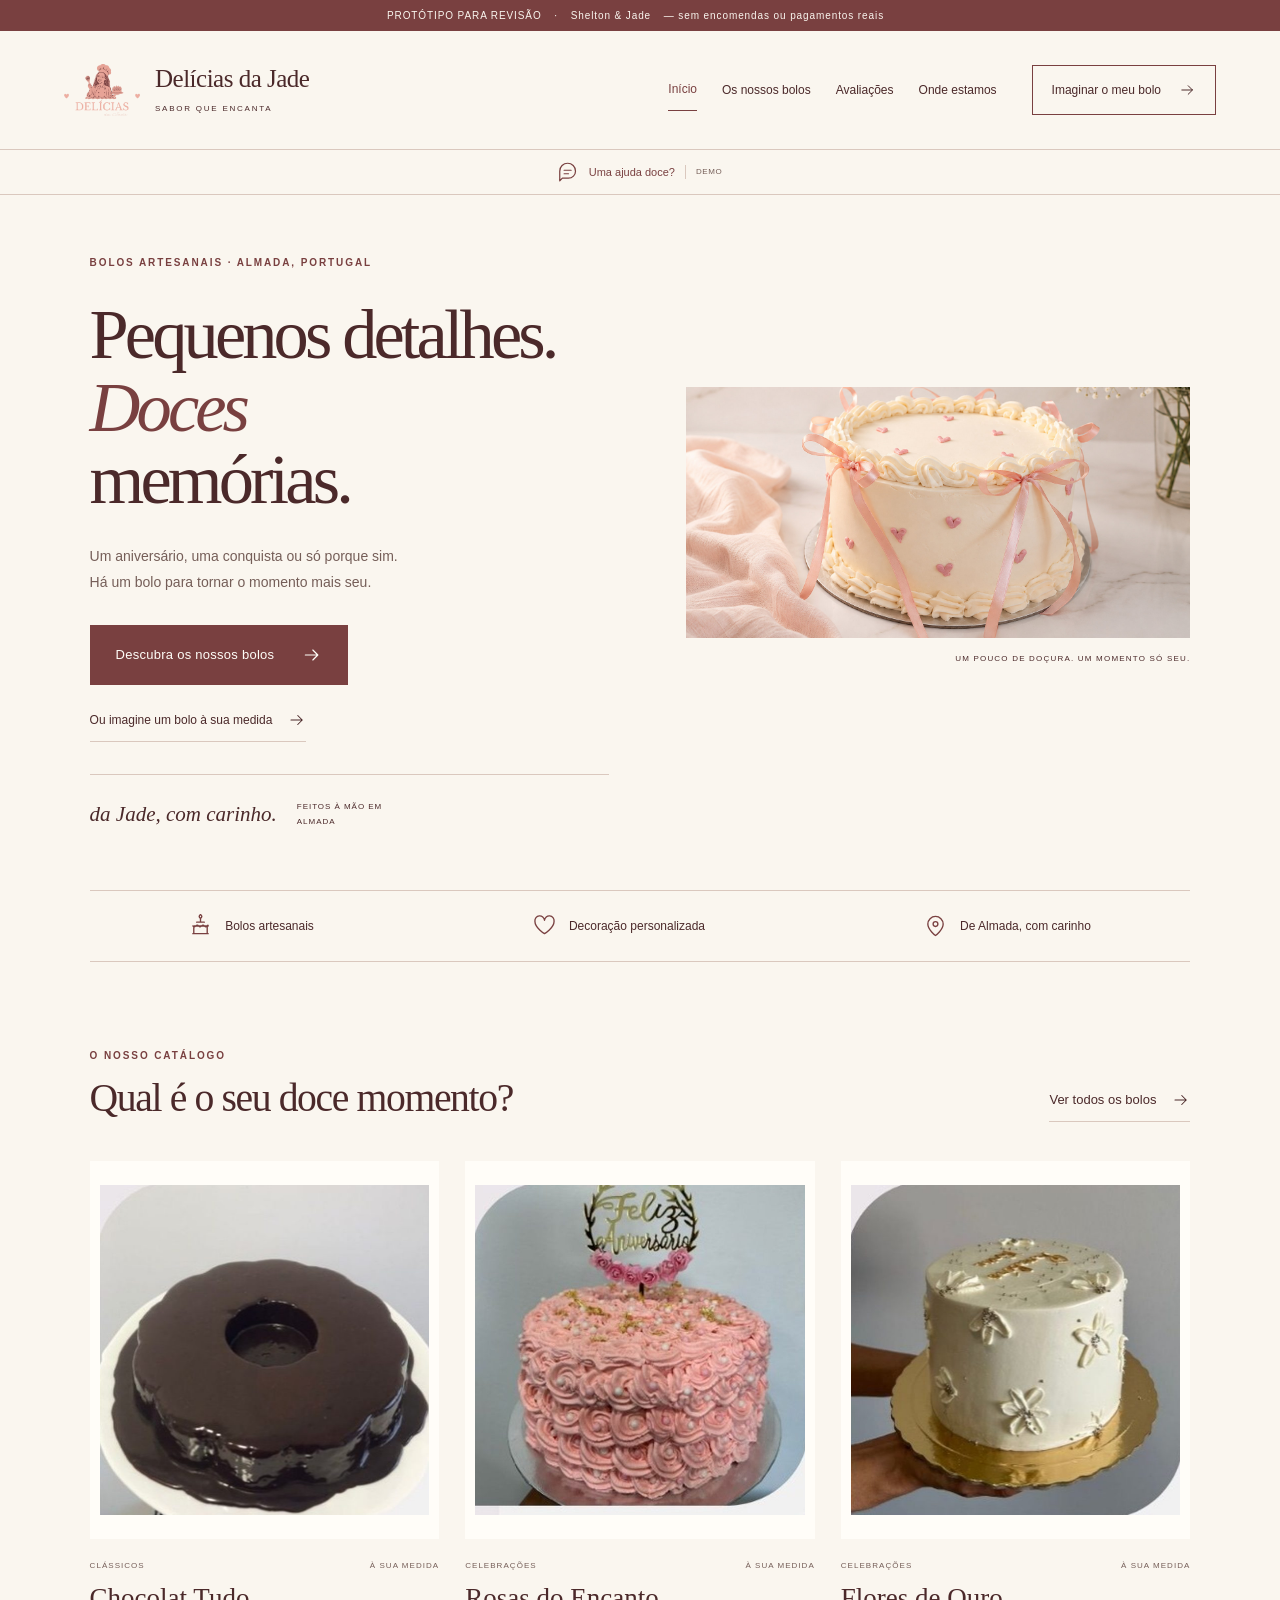
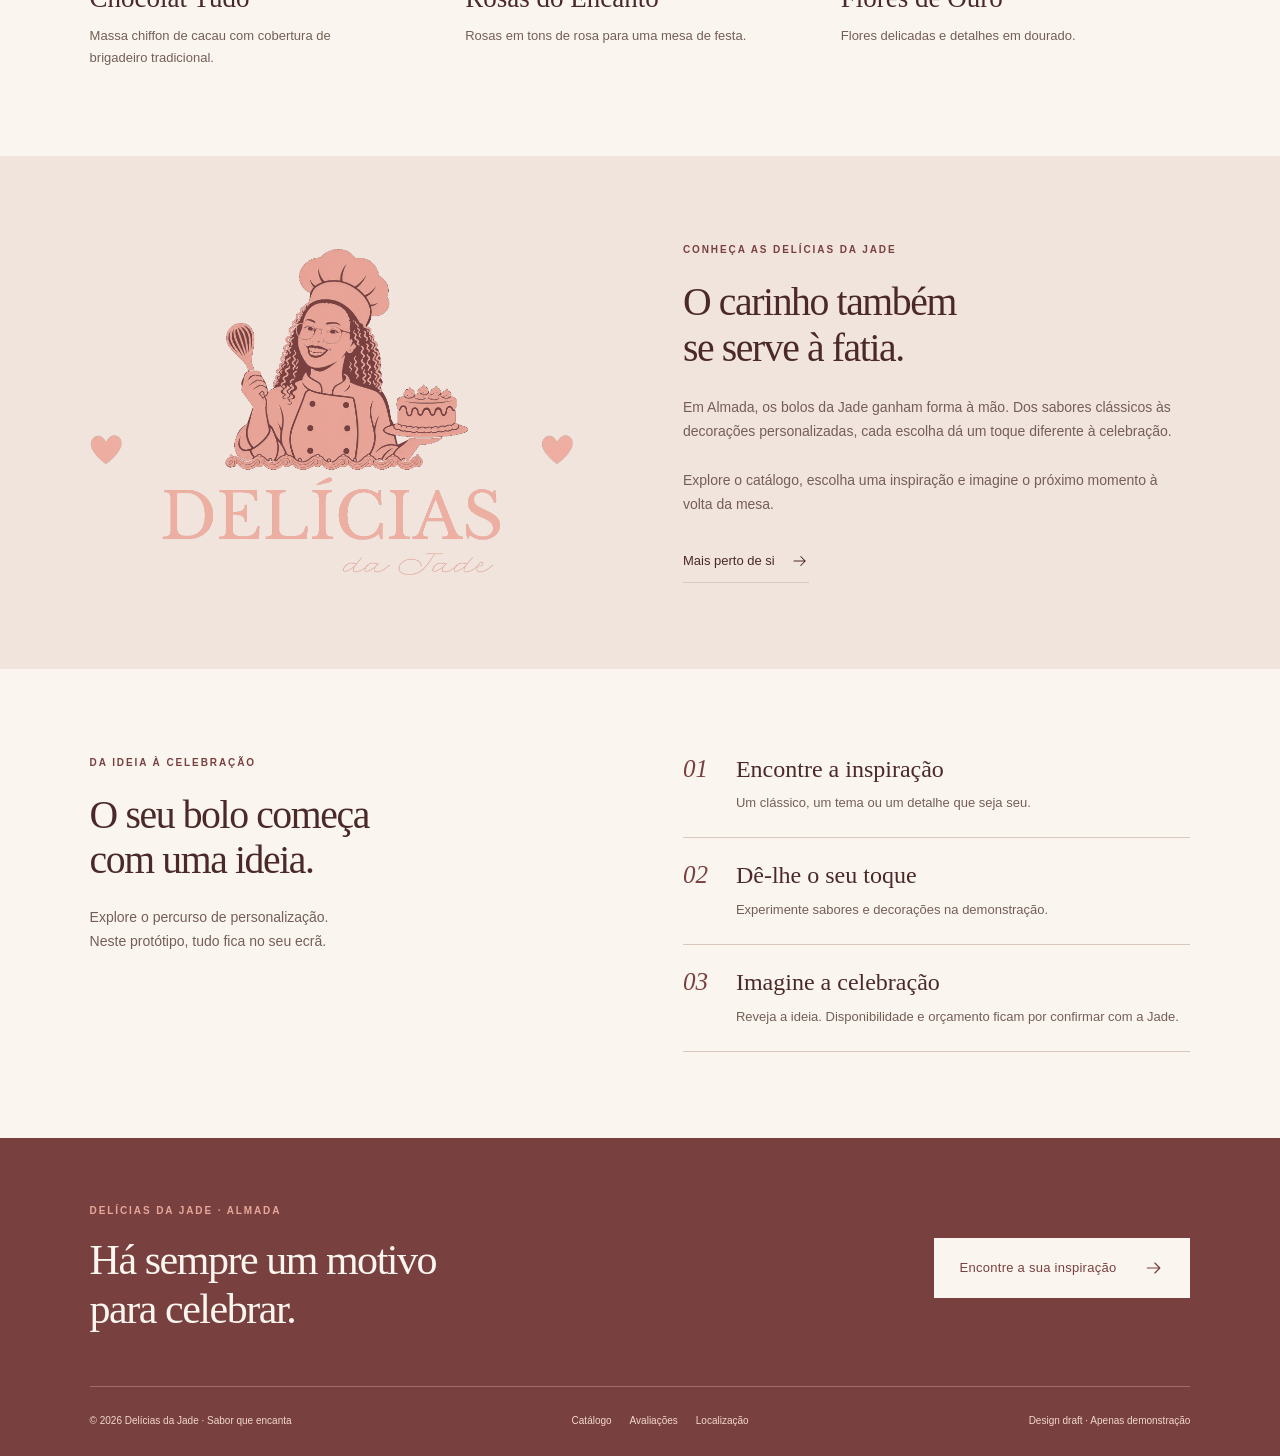
==== index.html @ 91d870bf "Publish Delícias da Jade design preview" ====
<!doctype html>
<html lang="pt-PT">
<head>
<meta charset="utf-8">
<meta name="viewport" content="width=device-width, initial-scale=1">
<meta name="theme-color" content="#794040">
<meta name="robots" content="noindex,nofollow">
<meta http-equiv="Content-Security-Policy" content="default-src 'self'; script-src 'self'; style-src 'self'; img-src 'self' data:; font-src 'self'; connect-src 'none'; form-action 'none'; frame-src 'none'; object-src 'none'; base-uri 'none'">
<title>Doces memórias — Delícias da Jade · Protótipo</title>
<meta name="description" content="Rascunho de design das Delícias da Jade. Bolos artesanais em Almada, numa demonstração sem encomendas reais.">
<link rel="icon" href="assets/favicon.svg" type="image/svg+xml">
<link rel="stylesheet" href="assets/style.css">
<script defer src="assets/app.js">
</script>
</head>
<body>
<a class="skip-link" href="#main">Saltar para o conteúdo</a>
<div class="draft-bar">PROTÓTIPO PARA REVISÃO <span>·</span> Shelton &amp; Jade <span class="draft-extra">— sem encomendas ou pagamentos reais</span>
</div>
<header class="site-header">
<a href="index.html" class="brand" aria-label="Delícias da Jade — início">
<img src="assets/jade-logo-transparent.png" width="76" height="76" alt="Logótipo Delícias da Jade, com ilustração da chef">
<span>Delícias da Jade<small>SABOR QUE ENCANTA</small>
</span>
</a>
<button class="menu-toggle icon-button" aria-label="Abrir menu" aria-controls="main-nav" aria-expanded="false">
<svg viewBox="0 0 24 24" fill="none" stroke="currentColor" stroke-width="1.4" stroke-linecap="round" stroke-linejoin="round" aria-hidden="true">
<path d="M4 7h16M4 12h16M4 17h16"/>
</svg>
</button>
<nav id="main-nav" aria-label="Navegação principal">
<a href="index.html" aria-current="page">Início</a>
<a href="catalogo.html" >Os nossos bolos</a>
<a href="avaliacoes.html" >Avaliações</a>
<a href="localizacao.html" >Onde estamos</a>
<a href="catalogo.html#personalizar" class="nav-cta">Imaginar o meu bolo <svg viewBox="0 0 24 24" fill="none" stroke="currentColor" stroke-width="1.4" stroke-linecap="round" stroke-linejoin="round" aria-hidden="true">
<path d="M4 12h15m-6-6 6 6-6 6"/>
</svg>
</a>
</nav>
</header>
<button class="chat-launch" aria-controls="chat-dialog" aria-expanded="false">
<svg viewBox="0 0 24 24" fill="none" stroke="currentColor" stroke-width="1.4" stroke-linecap="round" stroke-linejoin="round" aria-hidden="true">
<path d="M20 11a8 8 0 0 1-8 8H5l-3 3V11a9 9 0 0 1 18 0Z"/>
<path d="M7 10h8m-8 4h5"/>
</svg>
<span>Uma ajuda doce?</span>
<small>DEMO</small>
</button>
<main id="main">
<section class="hero">
<div class="hero-copy">
<p class="eyebrow">BOLOS ARTESANAIS · ALMADA, PORTUGAL</p>
<h1>Pequenos detalhes.<br> <em>Doces</em>
<br> memórias.</h1>
<p>Um aniversário, uma conquista ou só porque sim.<br class="desktop-break"> Há um bolo para tornar o momento mais seu.</p>
<a class="button" href="catalogo.html">Descubra os nossos bolos<svg viewBox="0 0 24 24" fill="none" stroke="currentColor" stroke-width="1.4" stroke-linecap="round" stroke-linejoin="round" aria-hidden="true">
<path d="M4 12h15m-6-6 6 6-6 6"/>
</svg>
</a>
<a class="text-link" href="catalogo.html#personalizar">Ou imagine um bolo à sua medida <svg viewBox="0 0 24 24" fill="none" stroke="currentColor" stroke-width="1.4" stroke-linecap="round" stroke-linejoin="round" aria-hidden="true">
<path d="M4 12h15m-6-6 6 6-6 6"/>
</svg>
</a>
<div class="hero-signature">
<span class="signature">da Jade, com carinho.</span>
<span>FEITOS À MÃO EM ALMADA</span>
</div>
</div>
<figure class="hero-photo">
<img src="img/img_5afac66d1b58.jpg" alt="Bolo em tons de creme, com pequenos corações e laços rosa, do arquivo do site" fetchpriority="high">
<figcaption>UM POUCO DE DOÇURA. UM MOMENTO SÓ SEU.</figcaption>
</figure>
</section>
<div class="values-strip">
<span>
<svg viewBox="0 0 24 24" fill="none" stroke="currentColor" stroke-width="1.4" stroke-linecap="round" stroke-linejoin="round" aria-hidden="true">
<path d="M4 20h16M5 20v-8h14v8M4 12c2 3 4-3 6 0s4-3 6 0 4-3 4 0M8 8h8M12 8V4m0 0c-3-2 0-4 0-4s3 2 0 4"/>
</svg> Bolos artesanais</span>
<span>
<svg viewBox="0 0 24 24" fill="none" stroke="currentColor" stroke-width="1.4" stroke-linecap="round" stroke-linejoin="round" aria-hidden="true">
<path d="M12 20S2 14 2 7a5 5 0 0 1 10-1A5 5 0 0 1 22 7c0 7-10 13-10 13Z"/>
</svg> Decoração personalizada</span>
<span>
<svg viewBox="0 0 24 24" fill="none" stroke="currentColor" stroke-width="1.4" stroke-linecap="round" stroke-linejoin="round" aria-hidden="true">
<path d="M20 10c0 6-8 12-8 12S4 16 4 10a8 8 0 1 1 16 0Z"/>
<circle cx="12" cy="10" r="2.5"/>
</svg> De Almada, com carinho</span>
</div>
<section class="section">
<div class="section-heading">
<div>
<p class="eyebrow">O NOSSO CATÁLOGO</p>
<h2>Qual é o seu doce momento?</h2>
</div>
<a class="text-link" href="catalogo.html">Ver todos os bolos<svg viewBox="0 0 24 24" fill="none" stroke="currentColor" stroke-width="1.4" stroke-linecap="round" stroke-linejoin="round" aria-hidden="true">
<path d="M4 12h15m-6-6 6 6-6 6"/>
</svg>
</a>
</div>
<div class="product-grid featured">
<article class="product-card" data-category="Clássicos">
<button type="button" class="product-image" data-product="0" aria-label="Explorar Chocolat Tudo">
<img src="img/img_0c144fb5c620.jpg" alt="Chocolat Tudo — fotografia do catálogo existente" loading="lazy">
</button>
<div class="product-meta">
<span>Clássicos</span>
<span>À SUA MEDIDA</span>
</div>
<h3>
<button type="button" data-product="0">Chocolat Tudo</button>
</h3>
<p>Massa chiffon de cacau com cobertura de brigadeiro tradicional.</p>
</article>
<article class="product-card" data-category="Celebrações">
<button type="button" class="product-image" data-product="3" aria-label="Explorar Rosas do Encanto">
<img src="img/img_0d068a901283.jpg" alt="Rosas do Encanto — fotografia do catálogo existente" loading="lazy">
</button>
<div class="product-meta">
<span>Celebrações</span>
<span>À SUA MEDIDA</span>
</div>
<h3>
<button type="button" data-product="3">Rosas do Encanto</button>
</h3>
<p>Rosas em tons de rosa para uma mesa de festa.</p>
</article>
<article class="product-card" data-category="Celebrações">
<button type="button" class="product-image" data-product="4" aria-label="Explorar Flores de Ouro">
<img src="img/img_6900d8df8b2d.jpg" alt="Flores de Ouro — fotografia do catálogo existente" loading="lazy">
</button>
<div class="product-meta">
<span>Celebrações</span>
<span>À SUA MEDIDA</span>
</div>
<h3>
<button type="button" data-product="4">Flores de Ouro</button>
</h3>
<p>Flores delicadas e detalhes em dourado.</p>
</article>
</div>
</section>
<section class="story section">
<div class="logo-panel">
<img src="assets/jade-logo-transparent.png" alt="Logótipo Delícias da Jade: chef, bolo, batedor e corações" loading="lazy">
</div>
<div class="story-copy">
<p class="eyebrow">CONHEÇA AS DELÍCIAS DA JADE</p>
<h2>O carinho também<br> se serve à fatia.</h2>
<p>Em Almada, os bolos da Jade ganham forma à mão. Dos sabores clássicos às decorações personalizadas, cada escolha dá um toque diferente à celebração.</p>
<p>Explore o catálogo, escolha uma inspiração e imagine o próximo momento à volta da mesa.</p>
<a class="text-link" href="localizacao.html">Mais perto de si<svg viewBox="0 0 24 24" fill="none" stroke="currentColor" stroke-width="1.4" stroke-linecap="round" stroke-linejoin="round" aria-hidden="true">
<path d="M4 12h15m-6-6 6 6-6 6"/>
</svg>
</a>
</div>
</section>
<section class="steps section">
<div>
<p class="eyebrow">DA IDEIA À CELEBRAÇÃO</p>
<h2>O seu bolo começa<br> com uma ideia.</h2>
<p class="muted">Explore o percurso de personalização.<br> Neste protótipo, tudo fica no seu ecrã.</p>
</div>
<ol>
<li>
<span>01</span>
<div>
<h3>Encontre a inspiração</h3>
<p>Um clássico, um tema ou um detalhe que seja seu.</p>
</div>
</li>
<li>
<span>02</span>
<div>
<h3>Dê-lhe o seu toque</h3>
<p>Experimente sabores e decorações na demonstração.</p>
</div>
</li>
<li>
<span>03</span>
<div>
<h3>Imagine a celebração</h3>
<p>Reveja a ideia. Disponibilidade e orçamento ficam por confirmar com a Jade.</p>
</div>
</li>
</ol>
</section>
</main>
<footer>
<div class="footer-top">
<div>
<p class="eyebrow">DELÍCIAS DA JADE · ALMADA</p>
<h2>Há sempre um motivo<br> para celebrar.</h2>
</div>
<a class="button pale" href="catalogo.html">Encontre a sua inspiração<svg viewBox="0 0 24 24" fill="none" stroke="currentColor" stroke-width="1.4" stroke-linecap="round" stroke-linejoin="round" aria-hidden="true">
<path d="M4 12h15m-6-6 6 6-6 6"/>
</svg>
</a>
</div>
<div class="footer-bottom">
<span>© 2026 Delícias da Jade · Sabor que encanta</span>
<nav aria-label="Navegação de rodapé">
<a href="catalogo.html">Catálogo</a>
<a href="avaliacoes.html">Avaliações</a>
<a href="localizacao.html">Localização</a>
</nav>
<span>Design draft · Apenas demonstração</span>
</div>
</footer>
<dialog id="product-dialog" class="product-dialog" aria-labelledby="product-title">
<button class="icon-button close-product" aria-label="Fechar detalhe">
<svg viewBox="0 0 24 24" fill="none" stroke="currentColor" stroke-width="1.4" stroke-linecap="round" stroke-linejoin="round" aria-hidden="true">
<path d="m6 6 12 12M6 18 18 6"/>
</svg>
</button>
<img id="product-photo" alt="">
<div class="detail-copy">
<p class="eyebrow">DO CATÁLOGO DA JADE</p>
<h2 id="product-title">
</h2>
<p id="product-description">
</p>
<p class="fine">Fotografia de referência. Personalização, ingredientes, alergénios, preço e disponibilidade carecem de confirmação.</p>
<button class="button choose-product">Personalizar na demo <svg viewBox="0 0 24 24" fill="none" stroke="currentColor" stroke-width="1.4" stroke-linecap="round" stroke-linejoin="round" aria-hidden="true">
<path d="M4 12h15m-6-6 6 6-6 6"/>
</svg>
</button>
<p class="fine">Sem encomenda ou pagamento real.</p>
</div>
</dialog>
<dialog id="chat-dialog" class="chat-dialog" aria-labelledby="chat-title">
<div class="chat-head">
<div>
<p class="eyebrow">ASSISTENTE DO PROTÓTIPO</p>
<h2 id="chat-title">Uma ajuda doce.</h2>
</div>
<button class="icon-button close-chat" aria-label="Fechar assistente">
<svg viewBox="0 0 24 24" fill="none" stroke="currentColor" stroke-width="1.4" stroke-linecap="round" stroke-linejoin="round" aria-hidden="true">
<path d="m6 6 12 12M6 18 18 6"/>
</svg>
</button>
</div>
<p class="chat-disclosure">Demo com respostas pré-definidas. Sem IA real, envio de mensagens ou ligação à Jade. Não introduza dados pessoais.</p>
<div id="chat-messages" class="chat-messages" role="log" aria-live="polite">
<p class="bot">Olá! Posso ajudar a explorar os bolos e explicar este protótipo. O que gostaria de saber?</p>
</div>
<div class="chat-suggestions">
<button type="button" data-question="Que sabores há?">Que sabores há?</button>
<button type="button" data-question="Como personalizar?">Como personalizar?</button>
<button type="button" data-question="Onde fica?">Onde fica?</button>
<button type="button" data-question="E os alergénios?">E os alergénios?</button>
</div>
<form id="chat-form">
<label for="chat-input" class="sr-only">Pergunta de demonstração</label>
<input id="chat-input" maxlength="240" placeholder="Escreva uma pergunta…" autocomplete="off" required>
<button class="icon-button" aria-label="Ver resposta de demonstração">
<svg viewBox="0 0 24 24" fill="none" stroke="currentColor" stroke-width="1.4" stroke-linecap="round" stroke-linejoin="round" aria-hidden="true">
<path d="M4 12h15m-6-6 6 6-6 6"/>
</svg>
</button>
</form>
</dialog>
<noscript>
<p class="noscript">O catálogo e a navegação funcionam sem JavaScript. Ative JavaScript para filtros e demonstrações locais.</p>
</noscript>
</body>
</html>
---- assets/style.css ----
:root{--wine:#794040;--dark:#4b292a;--pink:#e7a699;--cream:#faf6ef;--paper:#fffdf8;--blush:#f1dfd8;--line:#dac8be;--muted:#755e58;--serif:Georgia,'Times New Roman',serif;--sans:'Segoe UI',Arial,sans-serif}

*{box-sizing:border-box}
html{scroll-behavior:smooth;scroll-padding-top:110px}
body{margin:0;background:var(--cream);color:var(--dark);font:15px/1.7 var(--sans);-webkit-font-smoothing:antialiased}
button,input,select,textarea{font:inherit}
button,a,input,summary{-webkit-tap-highlight-color:transparent}
a{color:inherit;text-decoration:none}
button{cursor:pointer;color:inherit}
img{display:block;max-width:100%}
svg{width:24px;height:24px;flex-shrink:0}
button{border:0}
button:disabled{cursor:default}
button,a,input,select,textarea,summary{touch-action:manipulation}
:focus-visible{outline:3px solid #a9553f;outline-offset:5px}
::selection{background:var(--pink);color:var(--dark)}
h1,h2,h3,p,figure{margin:0}
h1,h2,h3{font-family:var(--serif);font-weight:400}
h1{font-size:clamp(48px,5.2vw,80px);line-height:1.03;letter-spacing:-.055em}
h1 em{font-weight:400;color:var(--wine)}
h2{font-size:clamp(34px,3.1vw,48px);line-height:1.15;letter-spacing:-.035em}
h3{font-size:27px;line-height:1.2}
p+p{margin-top:18px}
p{text-wrap:pretty}
.eyebrow{font-size:10px;font-weight:600;letter-spacing:.19em;color:var(--wine);margin-bottom:22px;line-height:1.6}
.fine{font-size:12px;line-height:1.75;color:var(--muted)}
.muted{color:var(--muted)}
.button{display:inline-flex;align-items:center;justify-content:center;gap:28px;background:var(--wine);color:var(--paper);padding:17px 25px;min-height:54px;font-size:13px;letter-spacing:.02em;border:1px solid var(--wine);transition:background .2s,transform .2s}
.button:hover{background:var(--dark);transform:translateY(-2px)}
.button svg{width:20px}
.text-link{display:inline-flex;align-items:center;gap:16px;font-size:13px;border-bottom:1px solid var(--line);padding:9px 0;line-height:1.5}
.text-link:hover{border-color:var(--wine)}
.text-link svg{width:18px}
.icon-button{display:inline-flex;align-items:center;justify-content:center;width:44px;height:44px;background:transparent;border:1px solid var(--line)}
.draft-bar{background:var(--wine);color:var(--cream);text-align:center;font-size:10px;letter-spacing:.09em;padding:7px 18px}
.draft-bar span{margin:0 9px}
.site-header{position:relative;z-index:10;max-width:1440px;margin:auto;padding:21px 5%;display:flex;align-items:center;justify-content:space-between;gap:25px;border-bottom:1px solid var(--line)}
.brand{display:flex;align-items:center;gap:15px;flex-shrink:0}
.brand img{width:76px;height:76px;object-fit:contain}
.brand>span{font-family:var(--serif);font-size:25px;line-height:1.25;letter-spacing:-.02em}
.brand small{display:block;font:8px/2 var(--sans);letter-spacing:.22em;margin-top:7px}
.site-header nav{display:flex;align-items:center;gap:25px;font-size:12px}
.site-header nav>a{white-space:nowrap;padding:10px 0}
.site-header nav>a[aria-current]{border-bottom:1px solid var(--wine);color:var(--wine)}
.site-header nav>a:hover{color:var(--wine)}
.site-header nav .nav-cta{display:flex;align-items:center;gap:18px;margin-left:10px;border:1px solid var(--wine);padding:12px 19px}
.nav-cta svg{width:17px}
.menu-toggle{display:none}
main{max-width:1440px;margin:0 auto}
.hero{display:grid;grid-template-columns:1.03fr 1fr;gap:7%;padding:48px 7% 58px;align-items:center}
.hero-copy{padding-top:12px}
.hero .eyebrow{margin-bottom:27px}
.hero h1{font-size:clamp(50px,5.5vw,83px)}
.hero-copy>p:not(.eyebrow){color:var(--muted);font-size:14px;line-height:1.9;margin-top:27px}
.hero-copy>.button{margin-top:29px}
.hero-copy>.text-link{display:flex;width:fit-content;margin-top:14px;font-size:12px}
.hero-signature{margin-top:32px;padding-top:22px;display:flex;align-items:center;gap:20px;border-top:1px solid var(--line)}
.signature{font-family:var(--serif);font-style:italic;font-size:21px}
.hero-signature>span:last-child{font-size:8px;letter-spacing:.12em;max-width:100px;line-height:1.8}
.hero-photo{position:relative;padding:0 0 22px}
.hero-photo>img{width:100%;height:auto;object-fit:contain;border-radius:0}
.hero-photo figcaption{font-size:8px;letter-spacing:.15em;margin-top:14px;text-align:right}
.values-strip{border-block:1px solid var(--line);margin:0 7%;display:flex;align-items:center;justify-content:space-around;padding:23px 0;gap:20px}
.values-strip span{display:flex;gap:13px;align-items:center;font-size:12px}
.values-strip svg{color:var(--wine);width:23px}
.section{padding:86px 7%}
.section-heading{display:flex;align-items:end;justify-content:space-between;gap:25px;margin-bottom:39px}
.section-heading .eyebrow{margin-bottom:12px}
.product-grid{display:grid;grid-template-columns:repeat(3,minmax(0,1fr));gap:45px 26px}
.product-image{width:100%;padding:0;background:var(--blush);position:relative;overflow:hidden;display:block}
.product-image>img{width:100%;aspect-ratio:1/1.08;object-fit:contain;background:var(--paper);padding:10px}
.product-image:hover{outline:1px solid var(--wine);outline-offset:4px}
.product-meta{display:flex;align-items:center;justify-content:space-between;gap:10px;font-size:8px;letter-spacing:.13em;color:var(--muted);margin:20px 0 10px;text-transform:uppercase}
.product-card h3 button{background:none;padding:0;font:inherit;text-align:left}
.product-card h3 button:hover{text-decoration:underline;text-underline-offset:5px}
.product-card>p{font-size:13px;line-height:1.75;color:var(--muted);margin-top:10px;max-width:300px}
.story{background:#f0e4dc;display:grid;grid-template-columns:1fr 1.05fr;gap:10%;align-items:center}
.logo-panel{background:transparent;padding:0}
.logo-panel img{width:100%;height:auto}
.story-copy>p:not(.eyebrow){margin-top:25px;color:var(--muted);font-size:14px}
.story-copy>.text-link{margin-top:23px}
.steps{display:grid;grid-template-columns:1fr 1.05fr;gap:10%}
.steps>div>p:last-child{margin-top:22px;font-size:14px}
.steps ol{list-style:none;padding:0;margin:0}
.steps li{display:flex;gap:28px;padding:23px 0;border-bottom:1px solid var(--line)}
.steps li:first-child{padding-top:0}
.steps li>span{font:italic 25px var(--serif);color:var(--wine)}
.steps h3{font-size:24px}
.steps li p{font-size:13px;color:var(--muted);margin-top:9px}
footer{background:var(--wine);color:var(--cream);padding:65px max(7%,calc((100% - 1240px)/2)) 27px}
.footer-top{display:flex;justify-content:space-between;align-items:center;gap:30px;padding-bottom:53px}
.footer-top .eyebrow{color:var(--pink);margin-bottom:17px}
.footer-top h2{font-size:42px}
.pale{background:var(--cream);color:var(--wine);border-color:var(--cream)}
.pale:hover{background:var(--pink);color:var(--dark)}
.footer-bottom{display:flex;justify-content:space-between;gap:24px;align-items:center;border-top:1px solid #a36d67;padding-top:25px;font-size:10px;color:#f0d7cb}
.footer-bottom nav{display:flex;gap:18px}
.footer-bottom a:hover{text-decoration:underline}
.page-intro{text-align:center;padding:70px 7% 52px;border-bottom:1px solid var(--line)}
.page-intro h1{font-size:clamp(48px,5.4vw,78px)}
.page-intro>p:last-child{margin-top:25px;color:var(--muted);font-size:14px}
.page-intro .eyebrow{margin-bottom:20px}
.catalog-section{padding-top:35px}
.filter-bar{display:flex;align-items:center;justify-content:space-between;gap:20px;margin-bottom:35px}
.filters{display:flex;gap:8px;flex-wrap:wrap}
.filters button{background:transparent;border:1px solid var(--line);border-radius:30px;padding:11px 21px;font-size:12px;min-height:44px}
.filters button[aria-pressed=true]{background:var(--wine);border-color:var(--wine);color:var(--cream)}
.filters button:hover{border-color:var(--wine)}
#result-count{font-size:11px;color:var(--muted);white-space:nowrap}
.catalog-note{margin-top:38px;padding-top:23px;border-top:1px solid var(--line)}
.custom-section{background:var(--blush);display:grid;grid-template-columns:.8fr 1.2fr;gap:12%;scroll-margin-top:25px}
.custom-section>div>p:not(.eyebrow){margin-top:25px}
.custom-section>div>svg{width:70px;height:70px;margin-top:30px;color:var(--wine)}
label,legend{font-size:12px;font-weight:500}
label{display:block;margin-bottom:8px}
input,select,textarea{border:1px solid #b89c91;background:var(--paper);color:var(--dark);padding:13px;width:100%;border-radius:0;min-height:48px}
select{margin-bottom:24px}
textarea{resize:vertical}
fieldset{border:0;padding:0;margin:0 0 25px;min-width:0}
legend{padding:0;margin-bottom:13px}
.form-row{display:grid;grid-template-columns:1fr 1fr;gap:17px}
.radio-row{display:flex;flex-wrap:wrap;gap:12px}
.radio-row label{display:flex;align-items:center;gap:7px;min-height:44px;cursor:pointer;font-weight:400}
.radio-row input{width:17px;min-height:17px;height:17px;margin:0;accent-color:var(--wine)}
output{display:block;font-size:13px;line-height:1.8;margin-top:22px;padding:18px;border:1px solid var(--line);white-space:pre-line;overflow-wrap:anywhere}
.review-layout{display:grid;grid-template-columns:1fr 1fr;gap:10%}
.review-editorial{background:var(--blush);padding:45px}
.review-editorial>svg{width:42px;height:42px;color:var(--wine);margin-bottom:28px}
.review-editorial h2{font-size:38px}
.review-editorial>p{font-size:14px;color:var(--muted);margin-top:23px}
.small-label{display:block;margin-top:32px;font-size:9px;letter-spacing:.14em}
.review-form h2{font-size:32px;margin-bottom:20px}
.review-form>p{margin-bottom:24px}
.rating-row{display:flex;gap:10px}
.rating-row label{position:relative;margin:0}
.rating-row input{position:absolute;opacity:0;width:100%;height:100%;margin:0;cursor:pointer}
.rating-row span{width:45px;height:45px;border:1px solid var(--line);display:grid;place-items:center;pointer-events:none}
.rating-row input:checked+span{background:var(--wine);color:white}
.rating-row input:focus-visible+span{outline:3px solid var(--wine);outline-offset:3px}
.review-form>.button{margin-top:20px}
.review-form output:empty{display:none}
.location-layout{display:grid;grid-template-columns:1fr 1fr;gap:8%;align-items:start}
.place-art{background:var(--blush);text-align:center;padding:30px 15px 45px;position:sticky;top:30px}
.place-art>svg{width:100%;height:auto}
.place-art>p{letter-spacing:.18em;font-size:12px}
.place-art>span{font-size:10px;color:var(--muted)}
.location-info>p:not(.eyebrow){font-size:14px;color:var(--muted);margin-top:23px}
.location-info h2{font-size:37px}
dl{margin:25px 0}
dl>div{border-top:1px solid var(--line);padding:19px 0}
dt{font-size:10px;letter-spacing:.04em;color:var(--muted);margin-bottom:8px}
dd{margin:0;font-size:14px;overflow-wrap:anywhere}
.faq{display:grid;grid-template-columns:1fr 1.05fr;gap:10%;background:#f0e4dc}
details{border-bottom:1px solid #cdb2a6;padding:19px 0}
details:first-child{padding-top:0}
summary{cursor:pointer;font-size:14px;padding-right:20px}
details p{font-size:13px;color:var(--muted);margin-top:16px}
.chat-launch{position:static;display:flex;align-items:center;justify-content:center;gap:10px;border:0;border-bottom:1px solid var(--line);border-radius:0;background:transparent;color:var(--wine);padding:10px 6%;margin:0 auto;min-height:44px;width:100%;font-size:11px}
.chat-launch svg{width:21px}
.chat-launch small{font-size:8px;color:var(--muted);border-left:1px solid var(--line);padding-left:10px;letter-spacing:.07em}
dialog{border:1px solid var(--line);padding:0;background:var(--paper);color:var(--dark);box-shadow:0 20px 100px #30161530;max-height:90dvh;overscroll-behavior:contain}
dialog::backdrop{background:#2e17185c;backdrop-filter:blur(3px)}
.chat-dialog{width:390px;margin:auto 24px 88px auto;max-width:calc(100% - 32px)}
.chat-head{display:flex;align-items:center;justify-content:space-between;padding:23px 22px;background:var(--blush);gap:16px}
.chat-head .eyebrow{font-size:8px;margin-bottom:7px}
.chat-head h2{font-size:28px}
.chat-head .icon-button{width:35px;height:35px}
.chat-disclosure{font-size:11px;line-height:1.6;padding:14px 22px;border-bottom:1px solid var(--line);background:#fbf4e9}
.chat-messages{padding:20px 20px 10px;max-height:240px;overflow-y:auto;font-size:13px;overflow-wrap:anywhere}
.chat-messages p{padding:13px;margin:0 0 12px;background:#f2eae2;max-width:94%;line-height:1.65}
.chat-messages .user{margin-left:auto;background:var(--wine);color:var(--cream)}
.chat-suggestions{display:flex;flex-wrap:wrap;gap:7px;padding:10px 20px 18px}
.chat-suggestions button{font-size:10px;border:1px solid var(--line);border-radius:20px;padding:8px 12px;background:transparent;min-height:35px}
.chat-suggestions button:hover{background:var(--blush)}
#chat-form{display:flex;border-top:1px solid var(--line);padding:12px;gap:8px}
#chat-input{min-width:0;border-color:var(--line);font-size:12px}
#chat-form button{flex-shrink:0;background:var(--wine);color:white;height:48px}
.product-dialog{width:850px;max-width:calc(100% - 32px)}
.product-dialog[open]{display:grid;grid-template-columns:1fr 1fr}
.product-dialog .detail-copy{grid-column:2;grid-row:2}
.product-dialog>img{width:100%;height:auto;max-height:70dvh;object-fit:contain;min-height:0;align-self:center;padding:18px;background:var(--cream);grid-column:1;grid-row:2}
.detail-copy{padding:55px 35px 35px;align-self:center}
.detail-copy h2{font-size:38px;margin-bottom:23px}
.detail-copy p{margin-top:20px;font-size:14px}
.detail-copy .fine{font-size:12px}
.detail-copy>.button{margin-top:27px;width:100%;padding-inline:12px;gap:12px}
.close-product{position:sticky;top:8px;grid-column:1/-1;grid-row:1;justify-self:end;margin:8px 8px 0;background:var(--paper);z-index:2;flex-shrink:0}
.skip-link{position:fixed;top:-100px;left:15px;z-index:100;background:var(--wine);color:white;padding:12px}
.skip-link:focus{top:12px}
.sr-only{position:absolute;width:1px;height:1px;padding:0;overflow:hidden;clip:rect(0,0,0,0);white-space:nowrap}
.noscript{padding:20px;text-align:center;background:var(--blush)}
[hidden]{display:none!important}

@media(min-width:1500px){.hero{padding-top:65px;padding-bottom:70px}
.hero-photo>img{height:auto}
}

@media(max-width:1100px){.site-header{padding-inline:5%;gap:18px}
.site-header nav{gap:17px}
.brand>span{font-size:22px}
.brand img{width:65px;height:65px}
.site-header nav .nav-cta{display:none}
.hero{gap:6%;padding-inline:6%}
.hero h1{font-size:65px}
.hero-photo>img{height:auto}
.hero-signature{gap:12px}
.signature{font-size:19px}
.section{padding:65px 6%}
.values-strip{margin-inline:6%}
.custom-section{gap:7%}
.hero .eyebrow{font-size:9px}
.hero-copy>p:not(.eyebrow){font-size:13px}
.desktop-break{display:none}
}

@media(max-width:760px){html{scroll-padding-top:30px}
.draft-bar{font-size:8px;padding:7px 12px}
.draft-extra{display:none}
.site-header{padding:14px 6%;gap:15px}
.brand{gap:12px}
.brand img{width:61px;height:61px}
.brand>span{font-size:22px}
.brand small{font-size:7px;margin-top:4px}
.menu-toggle{display:inline-flex}
.site-header nav{display:none;position:absolute;left:0;right:0;top:100%;background:var(--cream);padding:16px 6% 25px;border-bottom:1px solid var(--line);box-shadow:0 18px 25px #4b292a14;align-items:stretch;gap:0}
.site-header nav.open{display:flex;flex-direction:column}
.site-header nav>a{padding:14px 3px;font-size:14px}
.site-header nav>a[aria-current]{border:0;text-decoration:underline;text-underline-offset:7px}
.site-header nav .nav-cta{display:flex;margin:15px 0 0;justify-content:space-between;padding:12px 16px}
.hero{grid-template-columns:1fr;gap:35px;padding:37px 7% 32px}
.hero-copy{padding:0}
.hero h1{font-size:clamp(51px,10vw,70px);max-width:500px}
.hero .eyebrow{margin-bottom:22px;font-size:8px}
.hero-copy>p:not(.eyebrow){font-size:13px;margin-top:22px;max-width:360px}
.hero-copy>.button{margin-top:24px}
.hero-copy>.text-link{font-size:11px}
.hero-signature{margin-top:26px;padding-top:18px;justify-content:space-between}
.hero-signature>span:last-child{max-width:130px;text-align:right;font-size:7px}
.hero-photo{width:100%;justify-self:center;padding:0;margin-top:5px}
.hero-photo>img{height:auto;border-radius:0}
.hero-photo figcaption{font-size:6px}
.values-strip{padding:19px 0;gap:12px;align-items:start}
.values-strip span{flex-direction:column;text-align:center;font-size:9px;gap:8px;line-height:1.6;max-width:100px}
.values-strip svg{width:21px;height:21px}
.section{padding:51px 7%}
.section-heading{display:block;margin-bottom:27px}
.section-heading h2{font-size:35px;max-width:300px}
.section-heading .text-link{margin-top:14px}
.eyebrow{font-size:8px;margin-bottom:16px}
.product-grid{grid-template-columns:repeat(2,minmax(0,1fr));gap:30px 16px}
.featured{grid-template-columns:1fr}
.featured .product-card{display:grid;grid-template-columns:1fr 1fr;column-gap:20px;align-items:start}
.featured .product-image{grid-row:1/5}
.featured .product-meta{margin-top:5px;flex-direction:column;align-items:start;gap:6px;font-size:7px}
.featured h3{font-size:25px}
.featured .product-card>p{font-size:11px}
.product-meta{font-size:7px;margin-top:14px;gap:4px;align-items:start;flex-direction:column}
.product-card h3{font-size:24px}
.product-card>p{font-size:12px;margin-top:8px}
.story,.steps,.custom-section,.review-layout,.location-layout,.faq{grid-template-columns:1fr;gap:36px}
.logo-panel{max-width:360px;padding:24px;width:100%;justify-self:center}
.story-copy h2{font-size:39px}
.story-copy>p:not(.eyebrow){font-size:13px;margin-top:18px}
.steps h2,.custom-section h2{font-size:39px}
.steps li{gap:22px;padding:20px 0}
.steps h3{font-size:23px}
.steps li p{font-size:12px}
.footer-top{display:block;padding-bottom:35px}
.footer-top h2{font-size:35px}
.footer-top>.button{margin-top:28px}
footer{padding:44px 7% 100px}
.footer-bottom{flex-direction:column;align-items:start;gap:20px;padding-top:22px}
.page-intro{padding:45px 7% 36px}
.page-intro h1{font-size:51px}
.page-intro>p:last-child{font-size:13px;margin-top:21px}
.page-intro>p:last-child br{display:none}
.filter-bar{display:block;margin-bottom:25px}
.filters{gap:7px;margin-bottom:15px}
.filters button{font-size:10px;padding:9px 15px}
.catalog-section{padding-top:26px}
.custom-section>div>svg{display:none}
.form-row{gap:12px;grid-template-columns:1fr}
.form-row select{margin-bottom:21px}
.radio-row{gap:9px}
.radio-row label{font-size:11px}
.custom-section>div>p:not(.eyebrow){font-size:13px;margin-top:18px}
.review-editorial{padding:28px}
.review-editorial h2{font-size:33px}
.review-editorial>p{font-size:13px}
.review-form h2{font-size:30px}
.place-art{position:static;padding:15px 12px 30px}
.location-info h2{font-size:33px}
.faq h2{font-size:34px}
.chat-launch{right:16px;bottom:16px;padding:12px 15px}
.chat-launch span{font-size:11px}
.chat-dialog{margin:auto 16px 78px;max-height:calc(100dvh - 100px);width:calc(100% - 32px)}
.chat-head{padding:18px}
.chat-head h2{font-size:25px}
.chat-disclosure{padding:12px 18px;font-size:10px}
.chat-messages{max-height:180px;font-size:12px;padding:15px 16px 5px}
.chat-suggestions{padding:8px 16px 12px}
.chat-suggestions button{font-size:9px}
.product-dialog[open]{display:flex;flex-direction:column}
.product-dialog>img{min-height:0;height:auto;max-height:55dvh;object-position:center;padding:12px}
.detail-copy{padding:26px}
.detail-copy h2{font-size:32px}
.detail-copy p{font-size:13px}
.close-product{align-self:end;top:8px;margin:8px 8px 0}
.button{font-size:12px;padding:15px 20px;gap:18px}
}

@media(max-width:360px){.brand>span{font-size:20px}
.brand img{width:54px;height:54px}
.hero h1{font-size:46px}
.hero-photo>img{height:auto}
.filters button{padding-inline:12px}
.featured h3{font-size:21px}
.product-card h3{font-size:21px}
}

@media(prefers-reduced-motion:reduce){html{scroll-behavior:auto}
*,*:before,*:after{transition:none!important;animation:none!important}
}
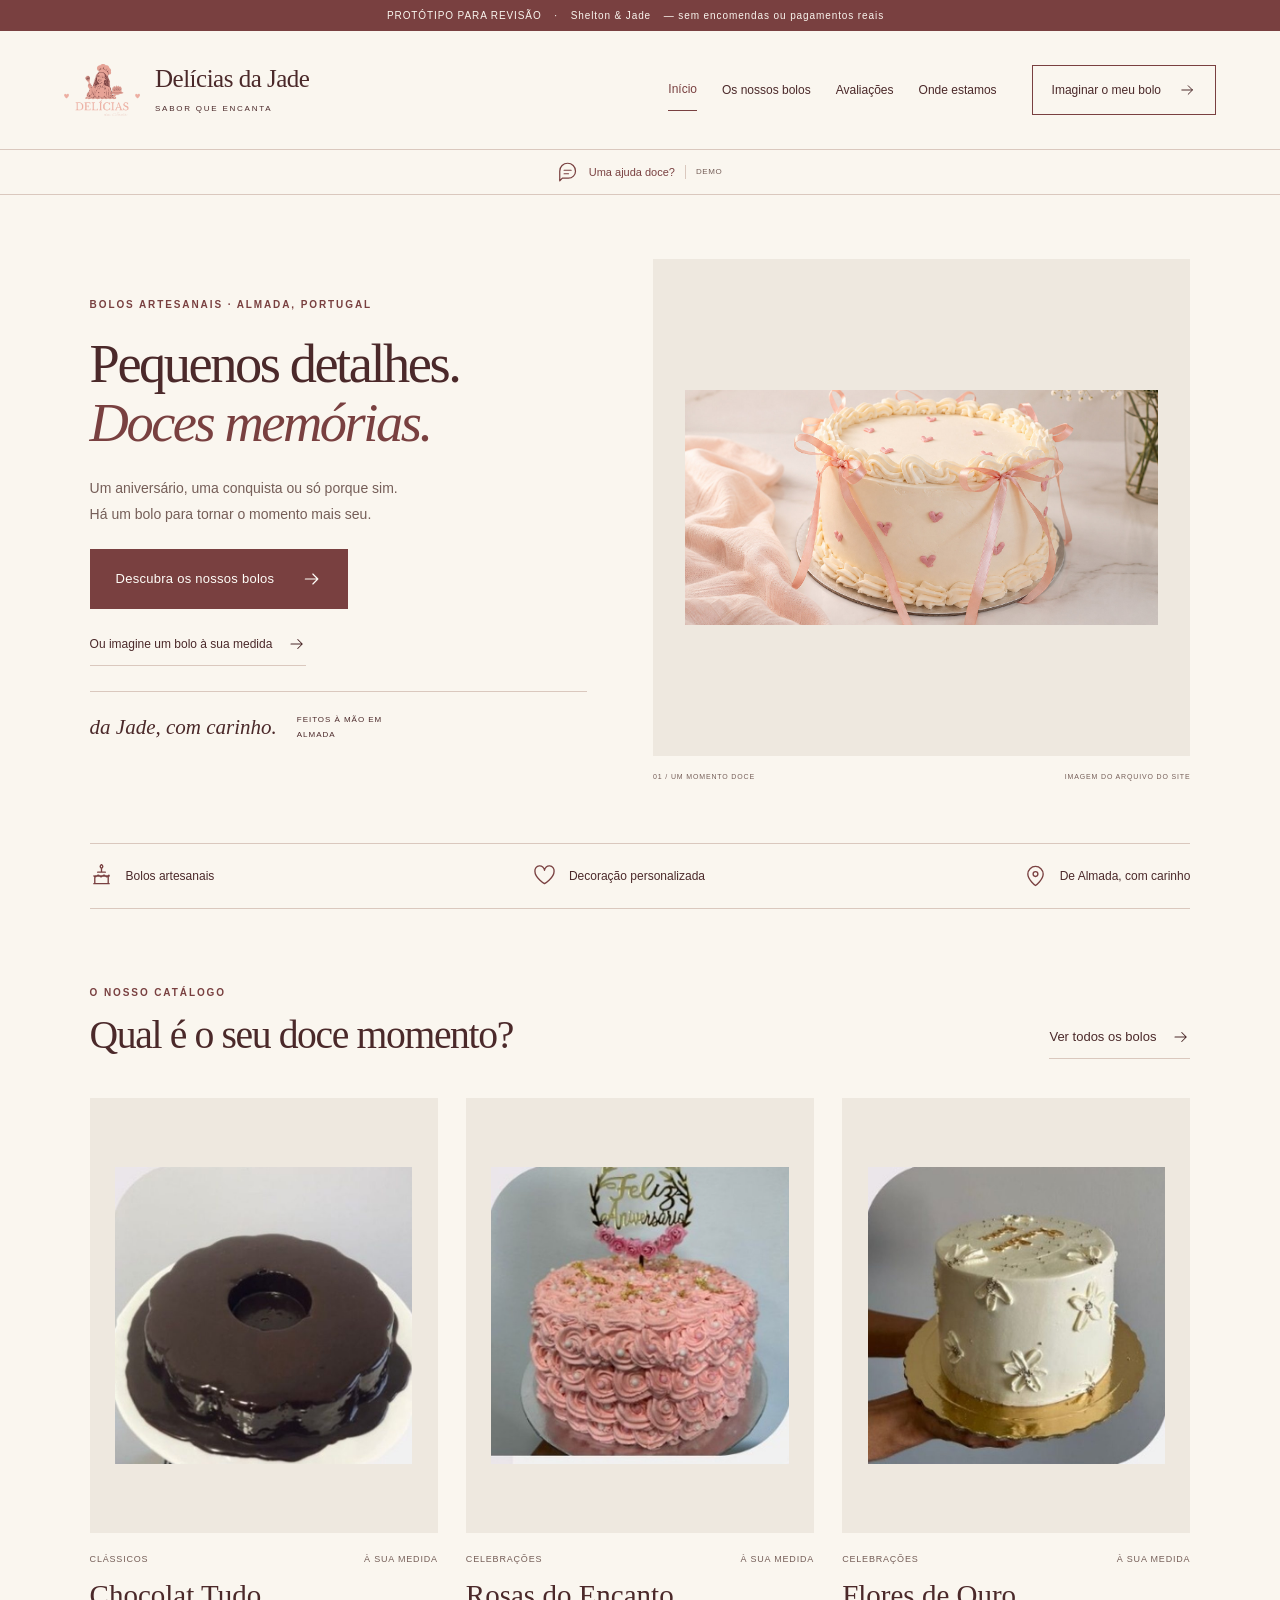
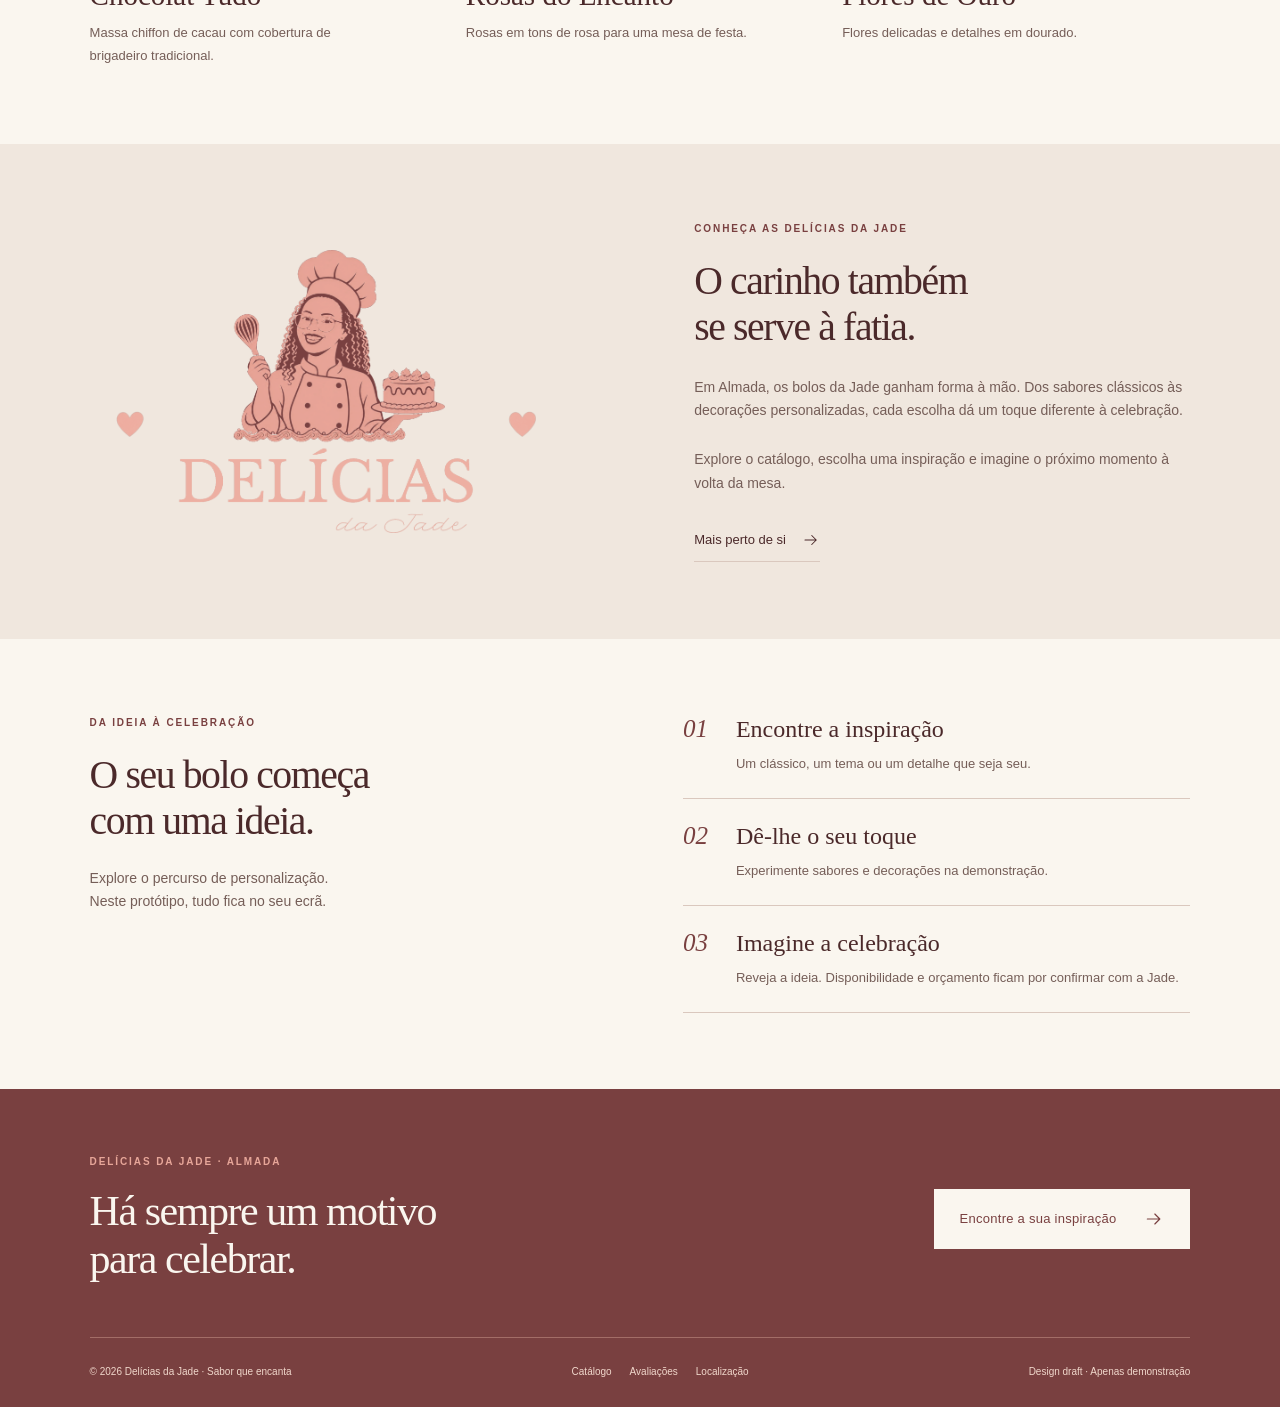
==== commit cb04bde4: "Publish Delícias da Jade design preview" ====
--- a/index.html
+++ b/index.html
@@ -49,10 +49,12 @@
 </button>
 <main id="main">
 <section class="hero">
+<div class="hero-heading">
+<p class="eyebrow">BOLOS ARTESANAIS · ALMADA, PORTUGAL</p>
+<h1>Pequenos detalhes.<br> <em>Doces memórias.</em>
+</h1>
+</div>
 <div class="hero-copy">
-<p class="eyebrow">BOLOS ARTESANAIS · ALMADA, PORTUGAL</p>
-<h1>Pequenos detalhes.<br> <em>Doces</em>
-<br> memórias.</h1>
 <p>Um aniversário, uma conquista ou só porque sim.<br class="desktop-break"> Há um bolo para tornar o momento mais seu.</p>
 <a class="button" href="catalogo.html">Descubra os nossos bolos<svg viewBox="0 0 24 24" fill="none" stroke="currentColor" stroke-width="1.4" stroke-linecap="round" stroke-linejoin="round" aria-hidden="true">
 <path d="M4 12h15m-6-6 6 6-6 6"/>
@@ -69,7 +71,10 @@
 </div>
 <figure class="hero-photo">
 <img src="img/img_5afac66d1b58.jpg" alt="Bolo em tons de creme, com pequenos corações e laços rosa, do arquivo do site" fetchpriority="high">
-<figcaption>UM POUCO DE DOÇURA. UM MOMENTO SÓ SEU.</figcaption>
+<figcaption>
+<span>01 / UM MOMENTO DOCE</span>
+<span>IMAGEM DO ARQUIVO DO SITE</span>
+</figcaption>
 </figure>
 </section>
 <div class="values-strip">
--- a/assets/style.css
+++ b/assets/style.css
@@ -318,6 +318,113 @@
 .product-card h3{font-size:21px}
 }
 
+/* Editorial refinement. All photographs retain their full source frame. */
+:root{--mat:#eee8df}
+.hero{grid-template-columns:1fr 1.08fr;grid-template-rows:auto auto;gap:24px 6%;padding:64px 7% 60px;align-items:start}
+.hero-heading{grid-column:1;grid-row:1;align-self:end}
+.hero h1{font-size:clamp(44px,4.25vw,64px);line-height:1.08;letter-spacing:-.045em}
+.hero h1 em{display:inline-block}
+.hero .eyebrow{margin-bottom:22px}
+.hero-copy{grid-column:1;grid-row:2;padding:0}
+.hero-copy>p:not(.eyebrow){margin-top:0;max-width:370px;line-height:1.8}
+.hero-copy>.button{margin-top:22px}
+.hero-signature{margin-top:25px;padding-top:18px}
+.hero-photo{grid-column:2;grid-row:1/3;width:100%;padding:0;align-self:center}
+.hero-photo>img{aspect-ratio:1.08;object-fit:contain;padding:clamp(18px,2.5vw,36px);background:var(--mat)}
+.hero-photo figcaption{display:flex;justify-content:space-between;gap:12px;margin-top:15px;font-size:7px;letter-spacing:.12em;text-align:left;color:var(--muted)}
+.values-strip{justify-content:space-between;padding:20px 0}
+.section{padding-block:76px}
+.product-grid{gap:40px 28px}
+.product-image{background:var(--mat);overflow:visible}
+.product-image>img{aspect-ratio:4/5;background:var(--mat);padding:clamp(14px,2vw,26px)}
+.product-meta{margin-top:19px;font-size:9px;letter-spacing:.09em}
+.product-card h3{font-size:29px;letter-spacing:-.025em}
+.product-card>p{max-width:32em}
+.story{gap:12%;background:#f0e7de}
+.logo-panel{padding:30px 0;max-width:420px;justify-self:center}
+.page-intro{text-align:left;padding:50px 7% 36px}
+.page-intro h1{font-size:clamp(42px,4.5vw,64px);line-height:1.1;max-width:1000px}
+.page-intro .eyebrow{margin-bottom:16px}
+.page-intro>p:last-child{margin-top:20px;max-width:650px}
+.catalog-section{padding-top:28px}
+.filter-bar{margin-bottom:28px}
+.review-layout{gap:7%;align-items:start}
+.review-editorial{padding:38px;background:var(--mat);border-top:2px solid var(--wine)}
+.review-editorial h2{font-size:36px}
+.review-form{padding-top:2px}
+.location-layout{grid-template-columns:1.25fr .75fr;gap:10%;padding-top:44px}
+.location-info h2{font-size:36px}
+.location-info dl{margin-bottom:0}
+.location-note{background:var(--mat);padding:36px;border-top:2px solid var(--wine)}
+.location-note h2{font-size:44px}
+.location-note>p:not(.eyebrow){margin-top:24px;font-size:14px;color:var(--muted)}
+.location-note .small-label{padding-top:24px;border-top:1px solid var(--line)}
+.location-note .fine{font-size:12px!important}
+@media(min-width:761px) and (max-width:1000px){
+ .hero{padding:44px 6%;column-gap:5%}
+ .hero h1{font-size:43px}
+ .hero .eyebrow{font-size:8px;letter-spacing:.12em}
+ .hero-photo>img{aspect-ratio:.82;padding:20px}
+ .hero-signature{gap:10px;flex-wrap:wrap}
+ .signature{font-size:18px}
+ .product-card h3{font-size:25px}
+ .location-layout{gap:6%;grid-template-columns:1.1fr .9fr}
+ .location-note{padding:25px}
+}
+@media(max-width:760px){
+ .hero{grid-template-columns:1fr;grid-template-rows:auto auto auto;gap:24px;padding:30px 7% 36px}
+ .hero-heading{grid-column:1;grid-row:1}
+ .hero h1{font-size:clamp(36px,9.1vw,60px);line-height:1.08;max-width:none}
+ .hero .eyebrow{margin-bottom:15px;font-size:7px;letter-spacing:.15em}
+ .hero-photo{grid-column:1;grid-row:2;margin:0;position:static}
+ .hero-photo>img{aspect-ratio:1.24;padding:18px}
+ .hero-photo figcaption{font-size:6px;margin-top:10px;letter-spacing:.08em}
+ .hero-copy{grid-column:1;grid-row:3}
+ .hero-copy>p:not(.eyebrow){font-size:13px;max-width:400px}
+ .hero-copy>.button{margin-top:19px}
+ .hero-copy>.text-link{margin-top:10px}
+ .hero-signature{margin-top:22px;padding-top:16px}
+ .section{padding-block:48px}
+ .values-strip span{font-size:9px}
+ .product-grid{gap:28px 18px}
+ .featured{grid-template-columns:1fr}
+ .featured .product-card{grid-template-columns:1fr 1fr;column-gap:20px;row-gap:0}
+ .featured .product-image{grid-row:1/4}
+ .featured .product-image>img{padding:12px}
+ .featured .product-meta{font-size:8px;margin:3px 0 10px}
+ .featured h3{font-size:26px}
+ .featured .product-card>p{font-size:12px}
+ .product-meta{font-size:8px;line-height:1.6;margin-top:14px}
+ .product-card h3{font-size:25px;line-height:1.15;overflow-wrap:normal}
+ .product-card>p{font-size:12px;line-height:1.7}
+ .page-intro{padding:31px 7% 26px}
+ .page-intro h1{font-size:clamp(37px,9.5vw,54px)}
+ .page-intro>p:last-child{margin-top:15px;font-size:13px}
+ .page-intro .eyebrow{margin-bottom:12px;font-size:7px}
+ .catalog-section{padding-top:23px}
+ .filters{gap:7px;margin-bottom:11px}
+ .filters button{font-size:11px;padding:9px 14px}
+ .filter-bar{margin-bottom:23px}
+ .review-editorial{padding:28px}
+ .review-editorial h2{font-size:33px}
+ .review-layout{gap:38px}
+ .location-layout{grid-template-columns:1fr;gap:26px;padding-top:30px}
+ .location-note{padding:28px}
+ .location-note h2{font-size:38px}
+ .location-note>p:not(.eyebrow){font-size:13px}
+ .logo-panel{max-width:300px;padding:8px 12px}
+}
+@media(max-width:360px){
+ .hero h1{font-size:32px}
+ .catalog-section .product-grid{grid-template-columns:1fr;gap:32px}
+ .catalog-section .product-image>img{aspect-ratio:1.06;padding:22px}
+ .catalog-section .product-meta{flex-direction:row;gap:10px}
+ .catalog-section .product-card h3{font-size:28px}
+ .featured h3{font-size:22px}
+ .featured .product-card{column-gap:15px}
+ .featured .product-card>p{font-size:11px}
+ .filters button{padding-inline:12px}
+}
 @media(prefers-reduced-motion:reduce){html{scroll-behavior:auto}
 *,*:before,*:after{transition:none!important;animation:none!important}
 }
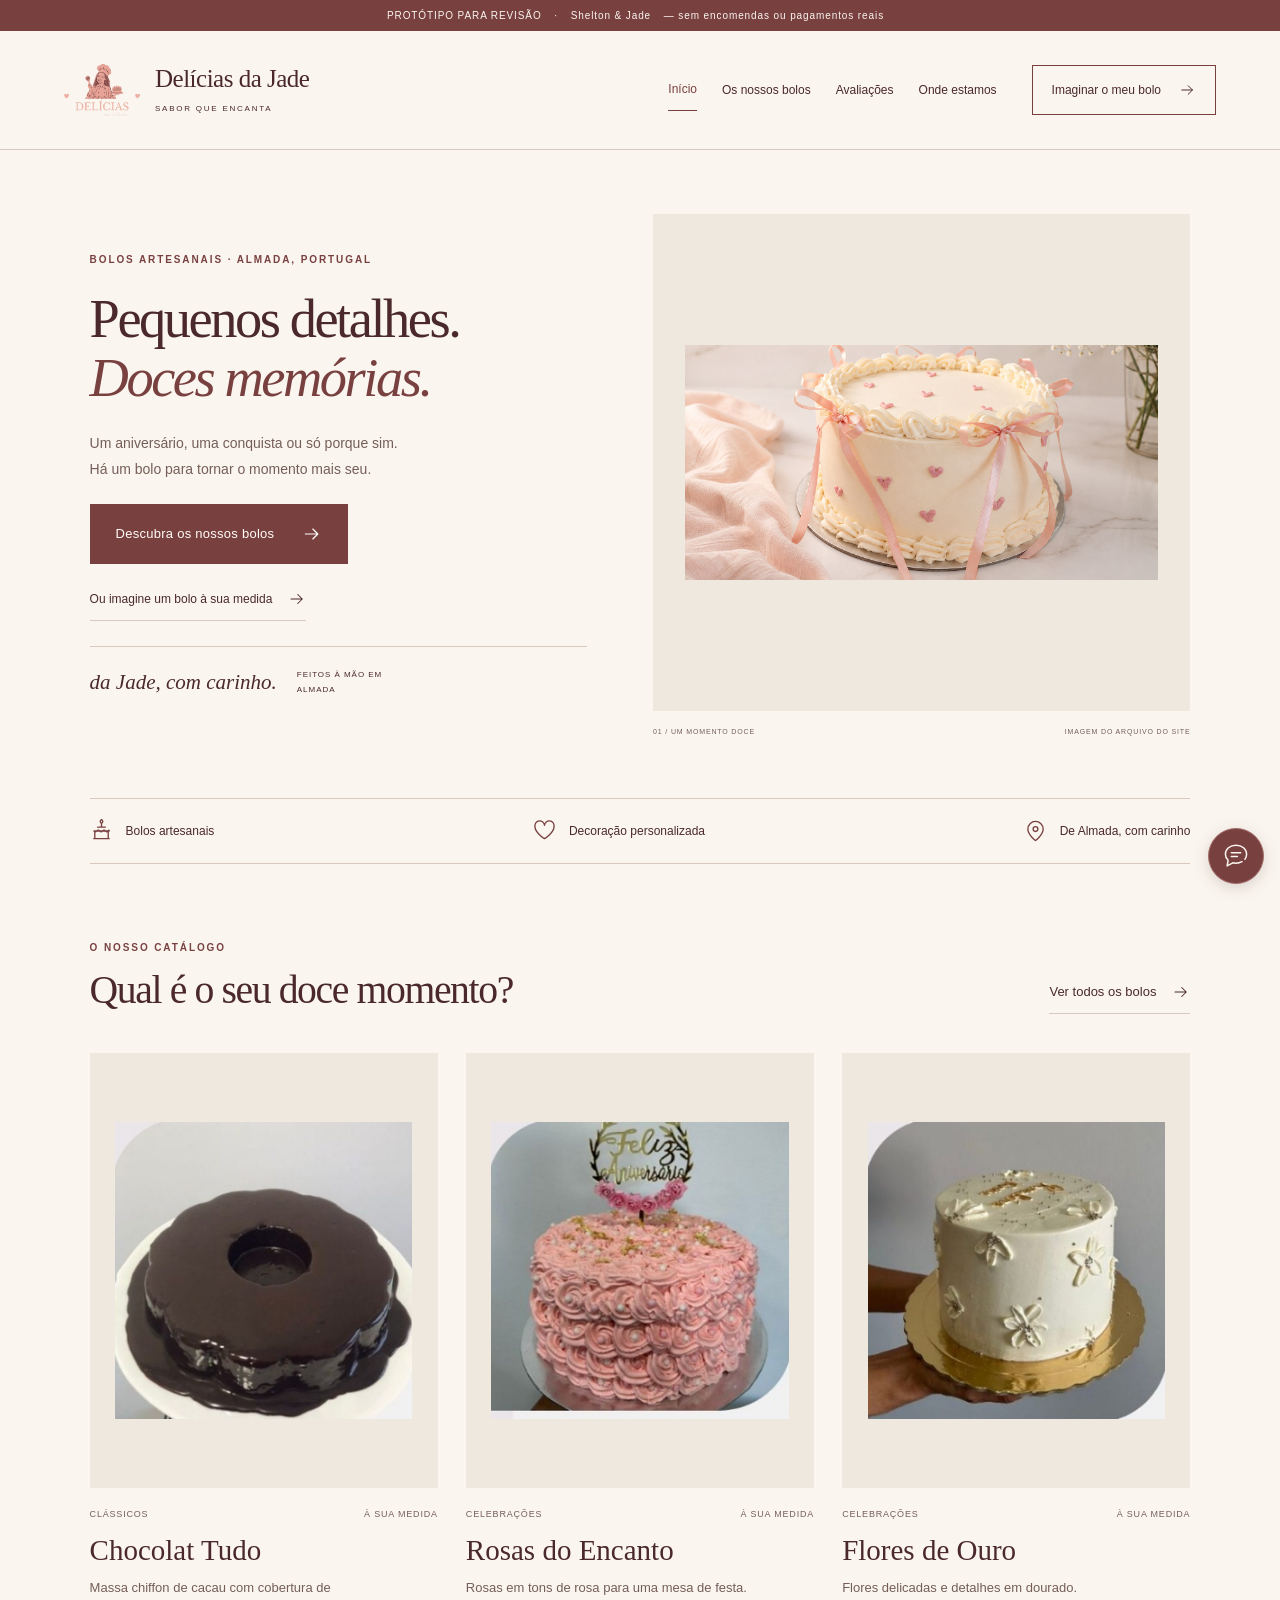
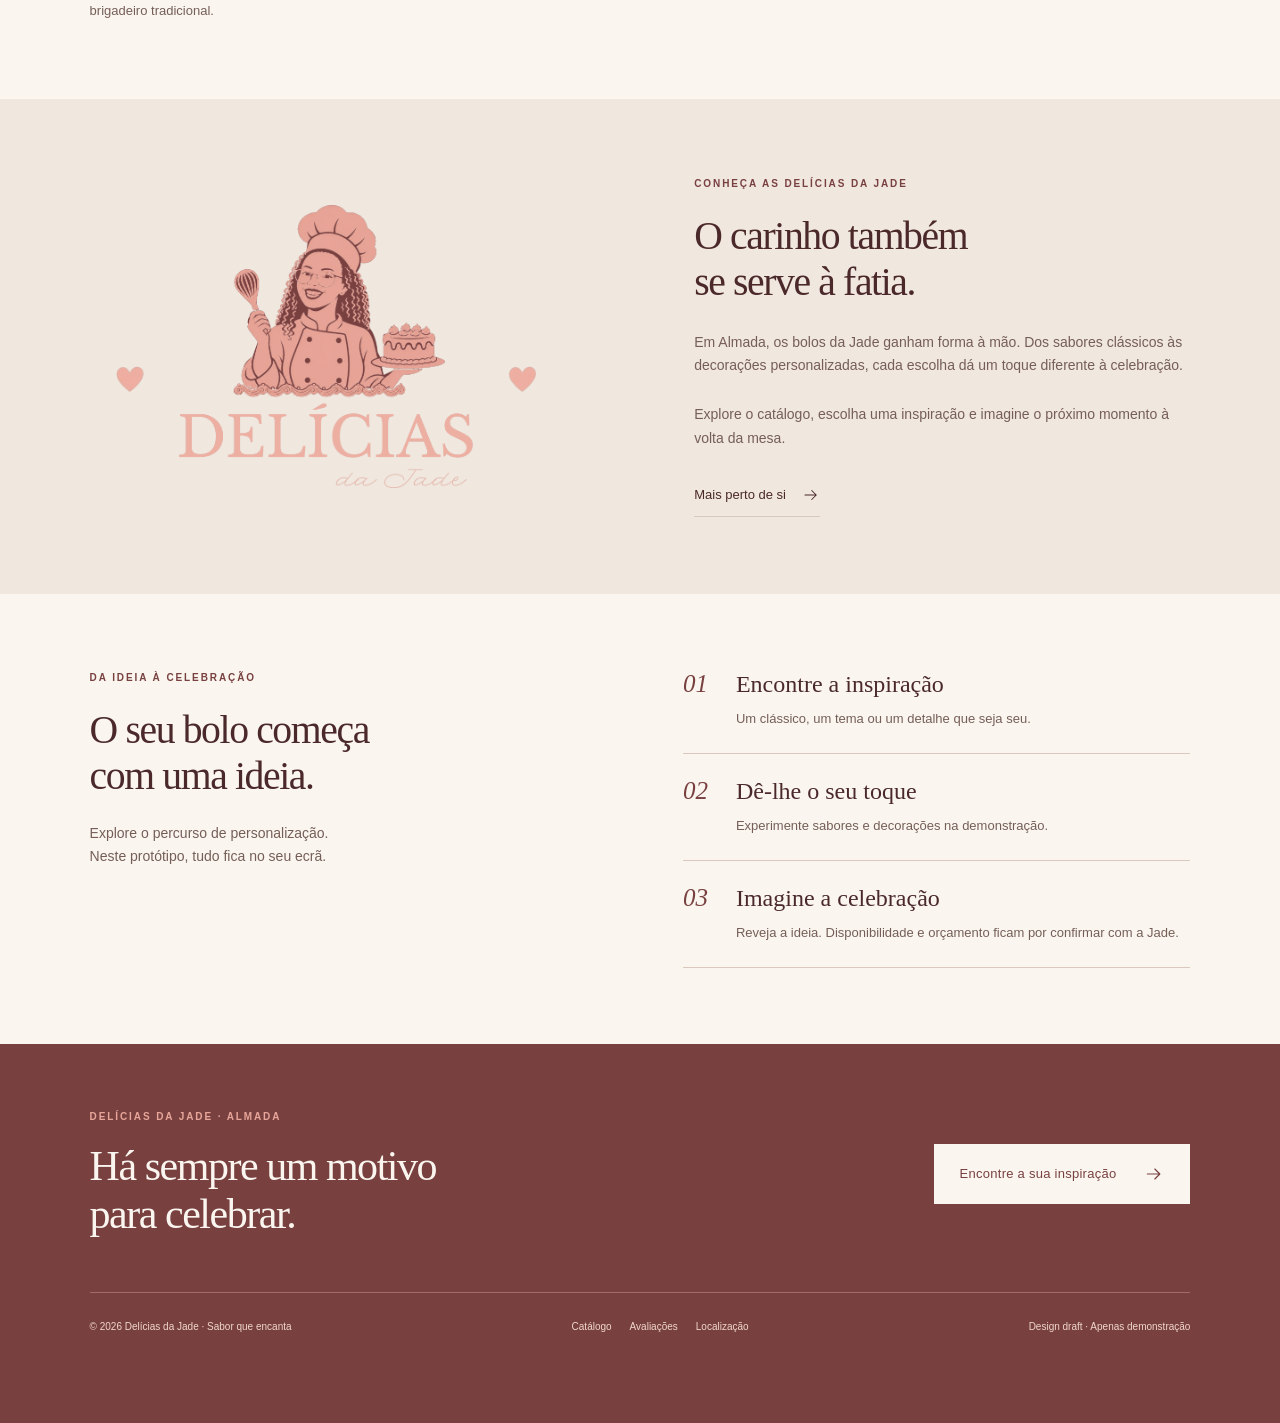
==== commit 23d8b3bf: "Publish Delícias da Jade design preview" ====
--- a/index.html
+++ b/index.html
@@ -2,7 +2,7 @@
 <html lang="pt-PT">
 <head>
 <meta charset="utf-8">
-<meta name="viewport" content="width=device-width, initial-scale=1">
+<meta name="viewport" content="width=device-width, initial-scale=1, viewport-fit=cover">
 <meta name="theme-color" content="#794040">
 <meta name="robots" content="noindex,nofollow">
 <meta http-equiv="Content-Security-Policy" content="default-src 'self'; script-src 'self'; style-src 'self'; img-src 'self' data:; font-src 'self'; connect-src 'none'; form-action 'none'; frame-src 'none'; object-src 'none'; base-uri 'none'">
@@ -39,13 +39,11 @@
 </a>
 </nav>
 </header>
-<button class="chat-launch" aria-controls="chat-dialog" aria-expanded="false">
-<svg viewBox="0 0 24 24" fill="none" stroke="currentColor" stroke-width="1.4" stroke-linecap="round" stroke-linejoin="round" aria-hidden="true">
-<path d="M20 11a8 8 0 0 1-8 8H5l-3 3V11a9 9 0 0 1 18 0Z"/>
-<path d="M7 10h8m-8 4h5"/>
-</svg>
-<span>Uma ajuda doce?</span>
-<small>DEMO</small>
+<button type="button" class="chat-launch" hidden aria-label="Abrir assistente de demonstração — Uma ajuda doce?" aria-haspopup="dialog" aria-controls="chat-dialog" aria-expanded="false">
+<svg viewBox="0 0 32 32" fill="none" stroke="currentColor" stroke-width="1.6" stroke-linecap="round" stroke-linejoin="round" aria-hidden="true" focusable="false">
+<path d="M25.5 19.5c1.2-1.5 1.8-3.3 1.8-5.3C27.3 8.6 22.4 4.5 16 4.5S4.7 8.6 4.7 14.2c0 2.5 1 4.7 2.9 6.4l-1.1 6 6.1-3.3c1.1.3 2.2.4 3.4.4 2.4 0 4.6-.6 6.4-1.6"/>
+<path d="M11 12.5h10M11 16.5h6.5"/>
+</svg>
 </button>
 <main id="main">
 <section class="hero">
@@ -233,19 +231,19 @@
 <p class="fine">Sem encomenda ou pagamento real.</p>
 </div>
 </dialog>
-<dialog id="chat-dialog" class="chat-dialog" aria-labelledby="chat-title">
+<dialog id="chat-dialog" class="chat-dialog" aria-labelledby="chat-title" aria-describedby="chat-disclosure">
 <div class="chat-head">
 <div>
 <p class="eyebrow">ASSISTENTE DO PROTÓTIPO</p>
 <h2 id="chat-title">Uma ajuda doce.</h2>
 </div>
-<button class="icon-button close-chat" aria-label="Fechar assistente">
+<button class="icon-button close-chat" autofocus aria-label="Fechar assistente">
 <svg viewBox="0 0 24 24" fill="none" stroke="currentColor" stroke-width="1.4" stroke-linecap="round" stroke-linejoin="round" aria-hidden="true">
 <path d="m6 6 12 12M6 18 18 6"/>
 </svg>
 </button>
 </div>
-<p class="chat-disclosure">Demo com respostas pré-definidas. Sem IA real, envio de mensagens ou ligação à Jade. Não introduza dados pessoais.</p>
+<p id="chat-disclosure" class="chat-disclosure">Demo com respostas pré-definidas. Sem IA real, envio de mensagens ou ligação à Jade. Não introduza dados pessoais.</p>
 <div id="chat-messages" class="chat-messages" role="log" aria-live="polite">
 <p class="bot">Olá! Posso ajudar a explorar os bolos e explicar este protótipo. O que gostaria de saber?</p>
 </div>
@@ -266,7 +264,7 @@
 </form>
 </dialog>
 <noscript>
-<p class="noscript">O catálogo e a navegação funcionam sem JavaScript. Ative JavaScript para filtros e demonstrações locais.</p>
+<p class="noscript">O catálogo e a navegação funcionam sem JavaScript. O assistente de demonstração requer JavaScript; consulte as perguntas frequentes em Onde estamos. Ative JavaScript para filtros e demonstrações locais.</p>
 </noscript>
 </body>
 </html>
--- a/assets/style.css
+++ b/assets/style.css
@@ -155,9 +155,11 @@
 details:first-child{padding-top:0}
 summary{cursor:pointer;font-size:14px;padding-right:20px}
 details p{font-size:13px;color:var(--muted);margin-top:16px}
-.chat-launch{position:static;display:flex;align-items:center;justify-content:center;gap:10px;border:0;border-bottom:1px solid var(--line);border-radius:0;background:transparent;color:var(--wine);padding:10px 6%;margin:0 auto;min-height:44px;width:100%;font-size:11px}
-.chat-launch svg{width:21px}
-.chat-launch small{font-size:8px;color:var(--muted);border-left:1px solid var(--line);padding-left:10px;letter-spacing:.07em}
+.chat-launch{position:fixed;z-index:30;right:max(16px,env(safe-area-inset-right));bottom:calc(16px + env(safe-area-inset-bottom));display:grid;place-items:center;width:56px;height:56px;min-height:44px;padding:0;margin:0;border:1px solid #a36d67;border-radius:50%;background:var(--wine);color:var(--cream);box-shadow:0 4px 16px #30161528;transition:background-color .18s,box-shadow .18s}
+.chat-launch svg{width:30px;height:30px;pointer-events:none}
+.chat-launch:hover{background:#623333;box-shadow:0 6px 20px #30161538}
+.chat-launch:focus-visible{outline:3px solid var(--wine);outline-offset:4px;box-shadow:0 0 0 4px var(--cream)}
+body:has(dialog[open]) .chat-launch{visibility:hidden;pointer-events:none}
 dialog{border:1px solid var(--line);padding:0;background:var(--paper);color:var(--dark);box-shadow:0 20px 100px #30161530;max-height:90dvh;overscroll-behavior:contain}
 dialog::backdrop{background:#2e17185c;backdrop-filter:blur(3px)}
 .chat-dialog{width:390px;margin:auto 24px 88px auto;max-width:calc(100% - 32px)}
@@ -291,8 +293,7 @@
 .place-art{position:static;padding:15px 12px 30px}
 .location-info h2{font-size:33px}
 .faq h2{font-size:34px}
-.chat-launch{right:16px;bottom:16px;padding:12px 15px}
-.chat-launch span{font-size:11px}
+.chat-launch{width:48px;height:48px;right:calc(10px + env(safe-area-inset-right));bottom:calc(12px + env(safe-area-inset-bottom));padding:0}
 .chat-dialog{margin:auto 16px 78px;max-height:calc(100dvh - 100px);width:calc(100% - 32px)}
 .chat-head{padding:18px}
 .chat-head h2{font-size:25px}
@@ -429,3 +430,20 @@
 *,*:before,*:after{transition:none!important;animation:none!important}
 }
 
+/* Keep a clear right-hand lane through every scroll depth, including the footer.
+   This is deliberate space for the fixed launcher, not a scroll-hide heuristic. */
+:root{--chat-lane:calc(88px + env(safe-area-inset-right))}
+.hero,.section,.page-intro{padding-right:max(7%,var(--chat-lane))}
+.values-strip{margin-right:max(7%,var(--chat-lane))}
+footer{padding-right:max(7%,var(--chat-lane));padding-bottom:calc(88px + env(safe-area-inset-bottom))}
+.chat-dialog{margin:auto max(16px,env(safe-area-inset-right)) calc(20px + env(safe-area-inset-bottom)) auto;max-height:calc(100dvh - 40px - env(safe-area-inset-bottom));overflow-y:auto}
+.chat-suggestions button{min-height:44px}
+@media(max-width:760px){
+ :root{--chat-lane:calc(70px + env(safe-area-inset-right))}
+ .rating-row{gap:5px;flex-wrap:wrap}
+ .rating-row span{width:40px;height:44px}
+ .footer-bottom nav{flex-wrap:wrap}
+ .hero-signature{flex-wrap:wrap}
+ .chat-dialog{margin:auto 16px calc(16px + env(safe-area-inset-bottom));max-height:calc(100dvh - 32px - env(safe-area-inset-bottom));width:calc(100% - 32px)}
+}
+
